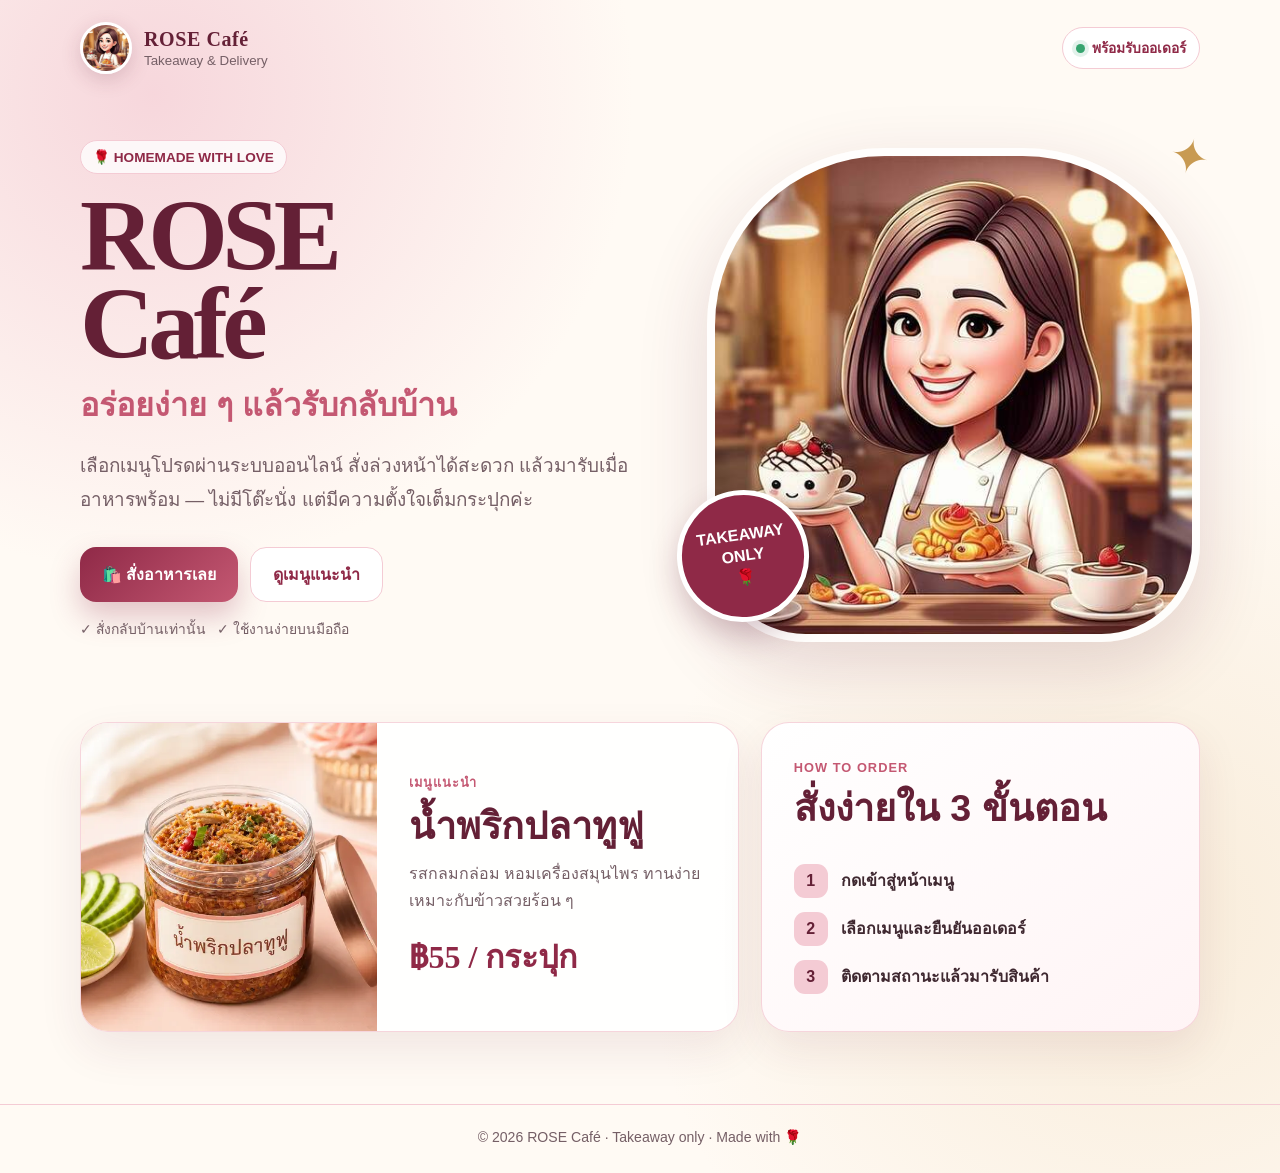
==== index.html @ a98bd911 "Launch ROSE Cafe landing page" ====
<!doctype html>
<html lang="th">
<head>
  <meta charset="utf-8">
  <meta name="viewport" content="width=device-width,initial-scale=1,viewport-fit=cover">
  <meta name="theme-color" content="#8f2947">
  <meta name="description" content="ROSE Café — เมนูโฮมเมดและเครื่องดื่ม สั่งล่วงหน้าและรับกลับบ้านเท่านั้น">
  <meta property="og:title" content="ROSE Café | Takeaway Only">
  <meta property="og:description" content="เลือกเมนูโปรด สั่งล่วงหน้า แล้วมารับเมื่อพร้อม">
  <meta property="og:image" content="https://madamroses15-code.github.io/rose-cafe/assets/rose-cafe-logo.jpg">
  <meta property="og:type" content="website">
  <title>ROSE Café | สั่งกลับบ้าน</title>
  <link rel="icon" href="assets/rose-cafe-logo.jpg">
  <style>
    :root {
      --rose-900:#642036;
      --rose-700:#8f2947;
      --rose-500:#c45872;
      --rose-200:#f4cbd4;
      --cream:#fffaf4;
      --paper:#fff;
      --ink:#3f2830;
      --muted:#755f66;
      --gold:#c89a52;
      --shadow:0 24px 70px rgba(100,32,54,.16);
    }
    *{box-sizing:border-box}
    html{scroll-behavior:smooth}
    body{
      margin:0;
      color:var(--ink);
      font-family:"Noto Sans Thai","Leelawadee UI",Tahoma,sans-serif;
      background:
        radial-gradient(circle at 12% 8%,rgba(244,203,212,.75),transparent 30rem),
        radial-gradient(circle at 90% 78%,rgba(229,194,139,.25),transparent 32rem),
        var(--cream);
      min-height:100vh;
    }
    a{color:inherit}
    .shell{width:min(1120px,calc(100% - 32px));margin:auto}
    .topbar{display:flex;align-items:center;justify-content:space-between;padding:22px 0;gap:18px}
    .brand{display:flex;align-items:center;gap:12px;text-decoration:none}
    .brand img{width:52px;height:52px;object-fit:cover;border-radius:50%;border:3px solid #fff;box-shadow:0 6px 20px rgba(100,32,54,.18)}
    .brand-copy strong{display:block;font-family:Georgia,serif;font-size:1.25rem;color:var(--rose-900);letter-spacing:.03em}
    .brand-copy small{color:var(--muted)}
    .status{display:flex;align-items:center;gap:7px;padding:9px 13px;border-radius:999px;background:#fff;border:1px solid var(--rose-200);font-size:.86rem;font-weight:700;color:var(--rose-700)}
    .status-dot{width:9px;height:9px;border-radius:50%;background:#36a46f;box-shadow:0 0 0 4px rgba(54,164,111,.14)}
    .hero{display:grid;grid-template-columns:1.08fr .92fr;align-items:center;gap:48px;padding:44px 0 68px}
    .eyebrow{display:inline-flex;align-items:center;gap:8px;margin:0 0 18px;padding:8px 12px;border-radius:999px;background:rgba(255,255,255,.78);border:1px solid var(--rose-200);color:var(--rose-700);font-weight:800;font-size:.85rem}
    h1{font-family:Georgia,"Times New Roman",serif;font-size:clamp(3.25rem,8vw,6.5rem);line-height:.86;letter-spacing:-.055em;color:var(--rose-900);margin:0}
    h1 span{display:block;margin-top:17px;font-family:"Noto Sans Thai","Leelawadee UI",sans-serif;font-size:clamp(1.25rem,3vw,2rem);line-height:1.25;letter-spacing:0;color:var(--rose-500)}
    .lead{font-size:clamp(1rem,2vw,1.18rem);line-height:1.8;color:var(--muted);max-width:590px;margin:24px 0 0}
    .actions{display:flex;flex-wrap:wrap;gap:12px;margin-top:30px}
    .button{min-height:54px;display:inline-flex;align-items:center;justify-content:center;gap:10px;padding:14px 22px;border-radius:16px;text-decoration:none;font-weight:900;transition:.2s ease;touch-action:manipulation}
    .button-primary{color:#fff;background:linear-gradient(135deg,var(--rose-700),var(--rose-500));box-shadow:0 14px 30px rgba(143,41,71,.27)}
    .button-primary:hover{transform:translateY(-2px);box-shadow:0 18px 36px rgba(143,41,71,.34)}
    .button-secondary{background:#fff;border:1px solid var(--rose-200);color:var(--rose-700)}
    .microcopy{display:flex;align-items:center;gap:8px;margin-top:16px;color:var(--muted);font-size:.87rem}
    .hero-visual{position:relative;isolation:isolate}
    .portrait{width:100%;aspect-ratio:1/1;object-fit:cover;border-radius:36% 36% 20% 20%;border:8px solid rgba(255,255,255,.82);box-shadow:var(--shadow)}
    .stamp{position:absolute;left:-30px;bottom:24px;width:132px;height:132px;border-radius:50%;display:grid;place-items:center;text-align:center;color:#fff;background:var(--rose-700);border:5px solid #fff;box-shadow:0 14px 30px rgba(100,32,54,.25);font-weight:900;transform:rotate(-8deg);line-height:1.35}
    .spark{position:absolute;right:-10px;top:-20px;font-size:3rem;color:var(--gold);transform:rotate(14deg);z-index:-1}
    .feature-grid{display:grid;grid-template-columns:1.2fr .8fr;gap:22px;padding:0 0 72px}
    .feature-card{position:relative;overflow:hidden;border-radius:28px;background:rgba(255,255,255,.88);border:1px solid rgba(244,203,212,.8);box-shadow:0 18px 44px rgba(100,32,54,.09)}
    .product{display:grid;grid-template-columns:.9fr 1.1fr;min-height:310px}
    .product img{width:100%;height:100%;object-fit:cover}
    .product-copy{padding:32px;display:flex;flex-direction:column;justify-content:center}
    .label{color:var(--rose-500);font-size:.8rem;font-weight:900;letter-spacing:.08em;text-transform:uppercase}
    h2{font-size:clamp(1.65rem,3vw,2.35rem);line-height:1.25;margin:10px 0;color:var(--rose-900)}
    .product-copy p,.info-card p{color:var(--muted);line-height:1.7;margin:0}
    .price{font-family:Georgia,serif;color:var(--rose-700);font-size:2rem;font-weight:900;margin-top:17px}
    .info-card{padding:32px;display:flex;flex-direction:column;justify-content:center;background:linear-gradient(145deg,#fff,#fff4f5)}
    .steps{display:grid;gap:14px;margin-top:22px}
    .step{display:flex;align-items:center;gap:13px;color:var(--ink);font-weight:800}
    .step b{flex:0 0 34px;height:34px;display:grid;place-items:center;border-radius:11px;background:var(--rose-200);color:var(--rose-900)}
    footer{padding:24px 0 calc(28px + env(safe-area-inset-bottom));border-top:1px solid var(--rose-200);color:var(--muted);font-size:.88rem;text-align:center}
    .mobile-order{display:none}
    @media(max-width:820px){
      .shell{width:min(100% - 24px,680px)}
      .topbar{padding:14px 0}
      .status{font-size:.75rem;padding:8px 10px}
      .hero{grid-template-columns:1fr;gap:30px;padding:28px 0 46px;text-align:center}
      .eyebrow{margin-left:auto;margin-right:auto}
      .lead{margin-left:auto;margin-right:auto}
      .actions{justify-content:center}
      .microcopy{justify-content:center}
      .hero-visual{max-width:520px;margin:auto}
      .stamp{left:2px;bottom:12px;width:112px;height:112px;font-size:.88rem}
      .feature-grid{grid-template-columns:1fr;padding-bottom:96px}
      .mobile-order{display:flex;position:fixed;z-index:20;left:12px;right:12px;bottom:calc(12px + env(safe-area-inset-bottom));min-height:58px;border-radius:18px;color:#fff;background:linear-gradient(135deg,var(--rose-700),var(--rose-500));align-items:center;justify-content:center;text-decoration:none;font-weight:900;box-shadow:0 16px 40px rgba(100,32,54,.38)}
    }
    @media(max-width:560px){
      .brand-copy small{display:none}
      h1{font-size:3.5rem}
      .hero{padding-top:18px}
      .actions .button{width:100%}
      .product{grid-template-columns:1fr}
      .product img{height:280px}
      .product-copy,.info-card{padding:25px}
      .portrait{border-radius:28px}
    }
    @media(prefers-reduced-motion:reduce){html{scroll-behavior:auto}.button{transition:none}}
  </style>
</head>
<body>
  <header class="shell topbar">
    <a class="brand" href="#top" aria-label="ROSE Café หน้าหลัก">
      <img src="assets/rose-cafe-logo.jpg" alt="โลโก้ ROSE Café">
      <span class="brand-copy"><strong>ROSE Café</strong><small>Takeaway &amp; Delivery</small></span>
    </a>
    <div class="status"><span class="status-dot"></span>พร้อมรับออเดอร์</div>
  </header>

  <main id="top">
    <section class="shell hero">
      <div>
        <p class="eyebrow">🌹 HOMEMADE WITH LOVE</p>
        <h1>ROSE<br>Café <span>อร่อยง่าย ๆ แล้วรับกลับบ้าน</span></h1>
        <p class="lead">เลือกเมนูโปรดผ่านระบบออนไลน์ สั่งล่วงหน้าได้สะดวก แล้วมารับเมื่ออาหารพร้อม — ไม่มีโต๊ะนั่ง แต่มีความตั้งใจเต็มกระปุกค่ะ</p>
        <div class="actions">
          <a class="button button-primary" href="https://script.google.com/macros/s/AKfycbx_PqubX4z-wcJ-OcNfARcDkCCLxvDdxrFbairEpoaYJRJL1KQfYhcg5pkGwMsKqHVCvw/exec">🛍️ สั่งอาหารเลย</a>
          <a class="button button-secondary" href="#recommended">ดูเมนูแนะนำ</a>
        </div>
        <p class="microcopy">✓ สั่งกลับบ้านเท่านั้น &nbsp; ✓ ใช้งานง่ายบนมือถือ</p>
      </div>
      <div class="hero-visual">
        <span class="spark" aria-hidden="true">✦</span>
        <img class="portrait" src="assets/rose-cafe-logo.jpg" alt="ROSE Café ขนมและเครื่องดื่ม">
        <div class="stamp">TAKEAWAY<br>ONLY<br>🌹</div>
      </div>
    </section>

    <section id="recommended" class="shell feature-grid">
      <article class="feature-card product">
        <img src="assets/nam-prik-pla-too-fu.webp" alt="น้ำพริกปลาทูฟู ROSE Café">
        <div class="product-copy">
          <span class="label">เมนูแนะนำ</span>
          <h2>น้ำพริกปลาทูฟู</h2>
          <p>รสกลมกล่อม หอมเครื่องสมุนไพร ทานง่าย เหมาะกับข้าวสวยร้อน ๆ</p>
          <strong class="price">฿55 / กระปุก</strong>
        </div>
      </article>
      <article class="feature-card info-card">
        <span class="label">HOW TO ORDER</span>
        <h2>สั่งง่ายใน 3 ขั้นตอน</h2>
        <div class="steps">
          <div class="step"><b>1</b><span>กดเข้าสู่หน้าเมนู</span></div>
          <div class="step"><b>2</b><span>เลือกเมนูและยืนยันออเดอร์</span></div>
          <div class="step"><b>3</b><span>ติดตามสถานะแล้วมารับสินค้า</span></div>
        </div>
      </article>
    </section>
  </main>

  <a class="mobile-order" href="https://script.google.com/macros/s/AKfycbx_PqubX4z-wcJ-OcNfARcDkCCLxvDdxrFbairEpoaYJRJL1KQfYhcg5pkGwMsKqHVCvw/exec">🛍️ เปิดเมนูและสั่งอาหาร</a>
  <footer><div class="shell">© 2026 ROSE Café · Takeaway only · Made with 🌹</div></footer>
</body>
</html>
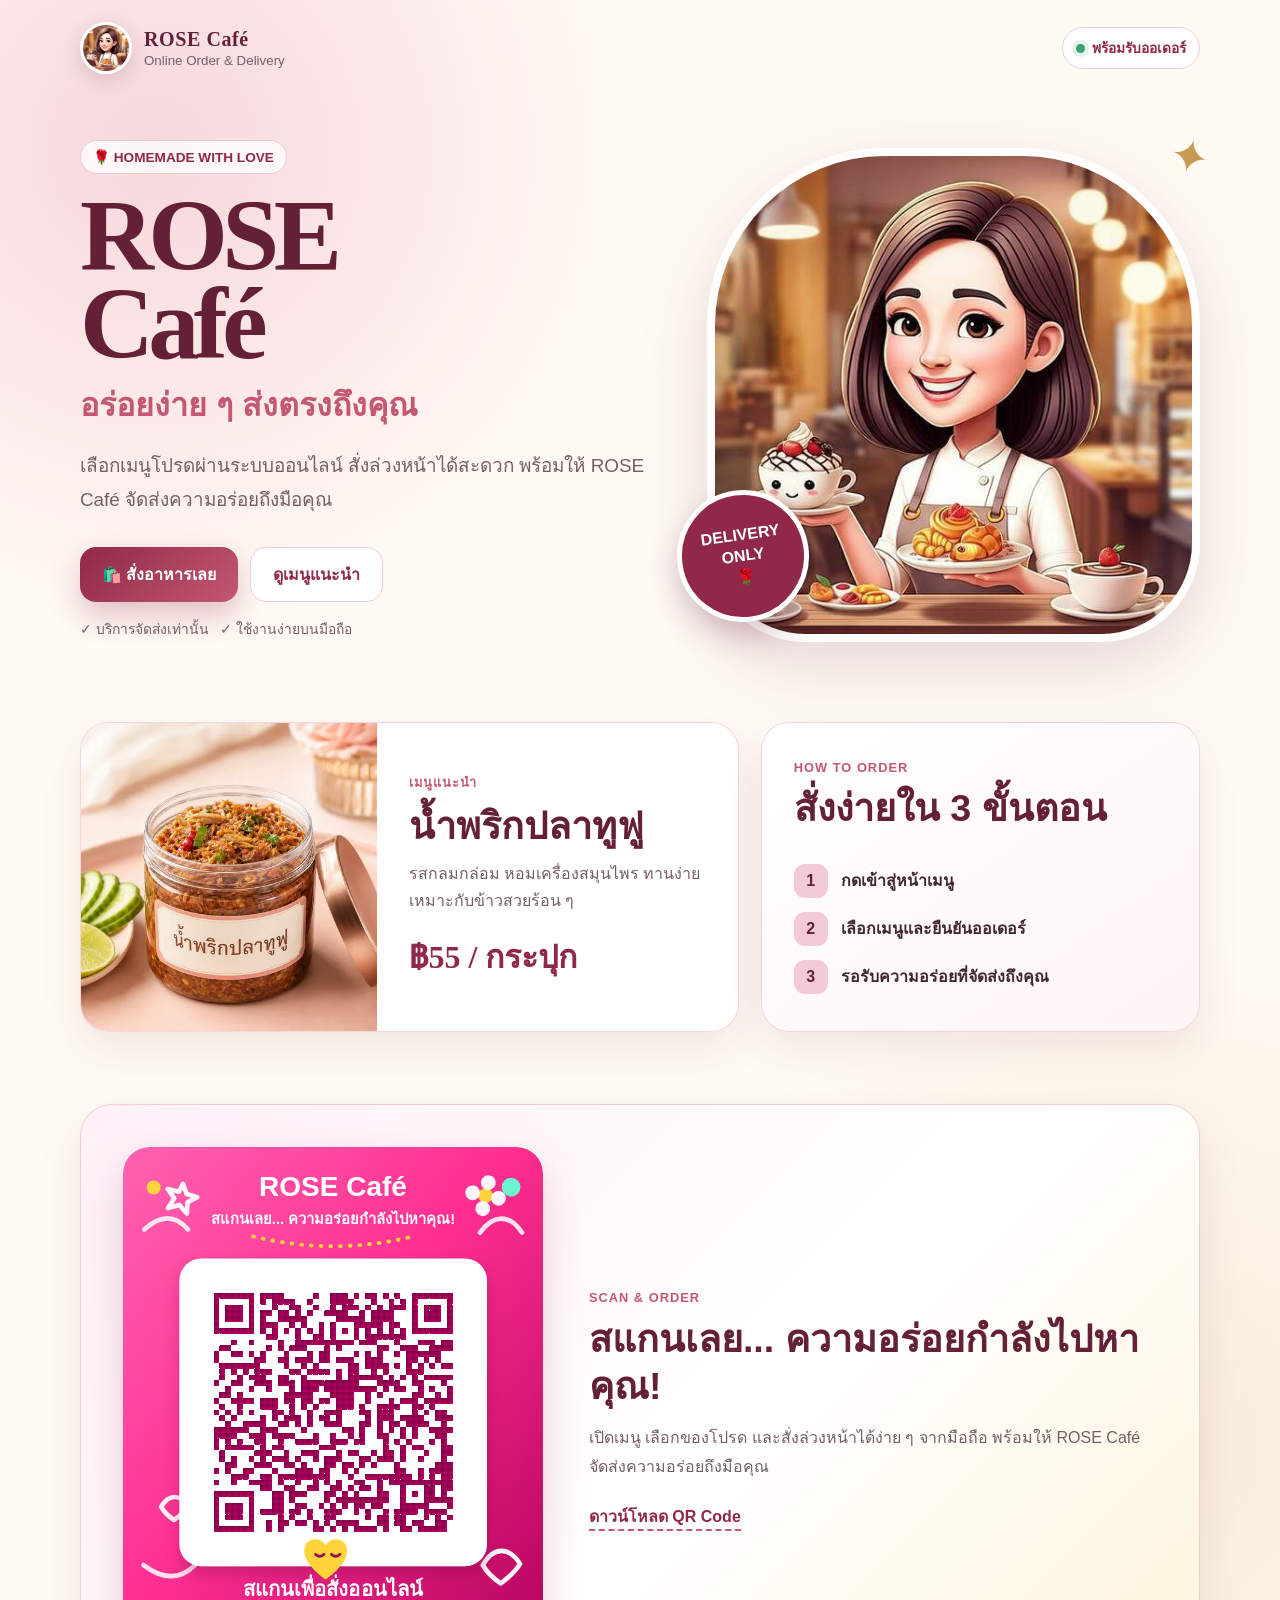
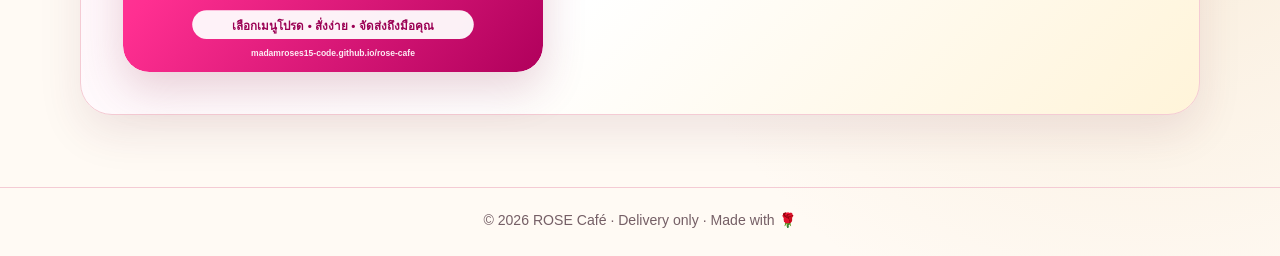
==== commit 6f724267: "Update landing page for delivery and add QR section" ====
--- a/index.html
+++ b/index.html
@@ -4,12 +4,12 @@
   <meta charset="utf-8">
   <meta name="viewport" content="width=device-width,initial-scale=1,viewport-fit=cover">
   <meta name="theme-color" content="#8f2947">
-  <meta name="description" content="ROSE Café — เมนูโฮมเมดและเครื่องดื่ม สั่งล่วงหน้าและรับกลับบ้านเท่านั้น">
-  <meta property="og:title" content="ROSE Café | Takeaway Only">
-  <meta property="og:description" content="เลือกเมนูโปรด สั่งล่วงหน้า แล้วมารับเมื่อพร้อม">
+  <meta name="description" content="ROSE Café — เมนูโฮมเมดและเครื่องดื่ม สั่งออนไลน์ง่าย ๆ พร้อมจัดส่งความอร่อยถึงมือคุณ">
+  <meta property="og:title" content="ROSE Café | Delivery">
+  <meta property="og:description" content="เลือกเมนูโปรด สั่งล่วงหน้าได้สะดวก พร้อมจัดส่งความอร่อยถึงมือคุณ">
   <meta property="og:image" content="https://madamroses15-code.github.io/rose-cafe/assets/rose-cafe-logo.jpg">
   <meta property="og:type" content="website">
-  <title>ROSE Café | สั่งกลับบ้าน</title>
+  <title>ROSE Café | สั่งออนไลน์ จัดส่งถึงมือคุณ</title>
   <link rel="icon" href="assets/rose-cafe-logo.jpg">
   <style>
     :root {
@@ -73,6 +73,11 @@
     .steps{display:grid;gap:14px;margin-top:22px}
     .step{display:flex;align-items:center;gap:13px;color:var(--ink);font-weight:800}
     .step b{flex:0 0 34px;height:34px;display:grid;place-items:center;border-radius:11px;background:var(--rose-200);color:var(--rose-900)}
+    .qr-section{display:grid;grid-template-columns:.85fr 1.15fr;align-items:center;gap:46px;margin-bottom:72px;padding:42px;border-radius:32px;background:linear-gradient(135deg,#fff0f7,#fff 58%,#fff4d9);border:1px solid var(--rose-200);box-shadow:0 18px 44px rgba(100,32,54,.1)}
+    .qr-image{width:min(100%,420px);justify-self:center;border-radius:26px;box-shadow:0 18px 44px rgba(143,41,71,.2)}
+    .qr-copy h2{margin:10px 0 14px}
+    .qr-copy p{color:var(--muted);line-height:1.8;margin:0}
+    .qr-link{display:inline-flex;margin-top:22px;color:var(--rose-700);font-weight:900;text-decoration:none;border-bottom:2px dashed var(--rose-500)}
     footer{padding:24px 0 calc(28px + env(safe-area-inset-bottom));border-top:1px solid var(--rose-200);color:var(--muted);font-size:.88rem;text-align:center}
     .mobile-order{display:none}
     @media(max-width:820px){
@@ -87,6 +92,8 @@
       .hero-visual{max-width:520px;margin:auto}
       .stamp{left:2px;bottom:12px;width:112px;height:112px;font-size:.88rem}
       .feature-grid{grid-template-columns:1fr;padding-bottom:96px}
+      .qr-section{grid-template-columns:1fr;gap:28px;margin-bottom:110px;padding:28px;text-align:center}
+      .qr-image{width:min(100%,460px)}
       .mobile-order{display:flex;position:fixed;z-index:20;left:12px;right:12px;bottom:calc(12px + env(safe-area-inset-bottom));min-height:58px;border-radius:18px;color:#fff;background:linear-gradient(135deg,var(--rose-700),var(--rose-500));align-items:center;justify-content:center;text-decoration:none;font-weight:900;box-shadow:0 16px 40px rgba(100,32,54,.38)}
     }
     @media(max-width:560px){
@@ -106,7 +113,7 @@
   <header class="shell topbar">
     <a class="brand" href="#top" aria-label="ROSE Café หน้าหลัก">
       <img src="assets/rose-cafe-logo.jpg" alt="โลโก้ ROSE Café">
-      <span class="brand-copy"><strong>ROSE Café</strong><small>Takeaway &amp; Delivery</small></span>
+      <span class="brand-copy"><strong>ROSE Café</strong><small>Online Order &amp; Delivery</small></span>
     </a>
     <div class="status"><span class="status-dot"></span>พร้อมรับออเดอร์</div>
   </header>
@@ -115,18 +122,18 @@
     <section class="shell hero">
       <div>
         <p class="eyebrow">🌹 HOMEMADE WITH LOVE</p>
-        <h1>ROSE<br>Café <span>อร่อยง่าย ๆ แล้วรับกลับบ้าน</span></h1>
-        <p class="lead">เลือกเมนูโปรดผ่านระบบออนไลน์ สั่งล่วงหน้าได้สะดวก แล้วมารับเมื่ออาหารพร้อม — ไม่มีโต๊ะนั่ง แต่มีความตั้งใจเต็มกระปุกค่ะ</p>
+        <h1>ROSE<br>Café <span>อร่อยง่าย ๆ ส่งตรงถึงคุณ</span></h1>
+        <p class="lead">เลือกเมนูโปรดผ่านระบบออนไลน์ สั่งล่วงหน้าได้สะดวก พร้อมให้ ROSE Café จัดส่งความอร่อยถึงมือคุณ</p>
         <div class="actions">
           <a class="button button-primary" href="https://script.google.com/macros/s/AKfycbx_PqubX4z-wcJ-OcNfARcDkCCLxvDdxrFbairEpoaYJRJL1KQfYhcg5pkGwMsKqHVCvw/exec">🛍️ สั่งอาหารเลย</a>
           <a class="button button-secondary" href="#recommended">ดูเมนูแนะนำ</a>
         </div>
-        <p class="microcopy">✓ สั่งกลับบ้านเท่านั้น &nbsp; ✓ ใช้งานง่ายบนมือถือ</p>
+        <p class="microcopy">✓ บริการจัดส่งเท่านั้น &nbsp; ✓ ใช้งานง่ายบนมือถือ</p>
       </div>
       <div class="hero-visual">
         <span class="spark" aria-hidden="true">✦</span>
         <img class="portrait" src="assets/rose-cafe-logo.jpg" alt="ROSE Café ขนมและเครื่องดื่ม">
-        <div class="stamp">TAKEAWAY<br>ONLY<br>🌹</div>
+        <div class="stamp">DELIVERY<br>ONLY<br>🌹</div>
       </div>
     </section>
 
@@ -146,13 +153,23 @@
         <div class="steps">
           <div class="step"><b>1</b><span>กดเข้าสู่หน้าเมนู</span></div>
           <div class="step"><b>2</b><span>เลือกเมนูและยืนยันออเดอร์</span></div>
-          <div class="step"><b>3</b><span>ติดตามสถานะแล้วมารับสินค้า</span></div>
+          <div class="step"><b>3</b><span>รอรับความอร่อยที่จัดส่งถึงคุณ</span></div>
         </div>
       </article>
+    </section>
+
+    <section class="shell qr-section" aria-labelledby="qr-heading">
+      <img class="qr-image" src="assets/rose-cafe-qr.svg" alt="QR Code สำหรับเปิดหน้า ROSE Café และสั่งอาหารออนไลน์">
+      <div class="qr-copy">
+        <span class="label">SCAN &amp; ORDER</span>
+        <h2 id="qr-heading">สแกนเลย... ความอร่อยกำลังไปหาคุณ!</h2>
+        <p>เปิดเมนู เลือกของโปรด และสั่งล่วงหน้าได้ง่าย ๆ จากมือถือ พร้อมให้ ROSE Café จัดส่งความอร่อยถึงมือคุณ</p>
+        <a class="qr-link" href="assets/rose-cafe-qr.svg" download="ROSE-Cafe-QR-Code.svg">ดาวน์โหลด QR Code</a>
+      </div>
     </section>
   </main>
 
   <a class="mobile-order" href="https://script.google.com/macros/s/AKfycbx_PqubX4z-wcJ-OcNfARcDkCCLxvDdxrFbairEpoaYJRJL1KQfYhcg5pkGwMsKqHVCvw/exec">🛍️ เปิดเมนูและสั่งอาหาร</a>
-  <footer><div class="shell">© 2026 ROSE Café · Takeaway only · Made with 🌹</div></footer>
+  <footer><div class="shell">© 2026 ROSE Café · Delivery only · Made with 🌹</div></footer>
 </body>
 </html>
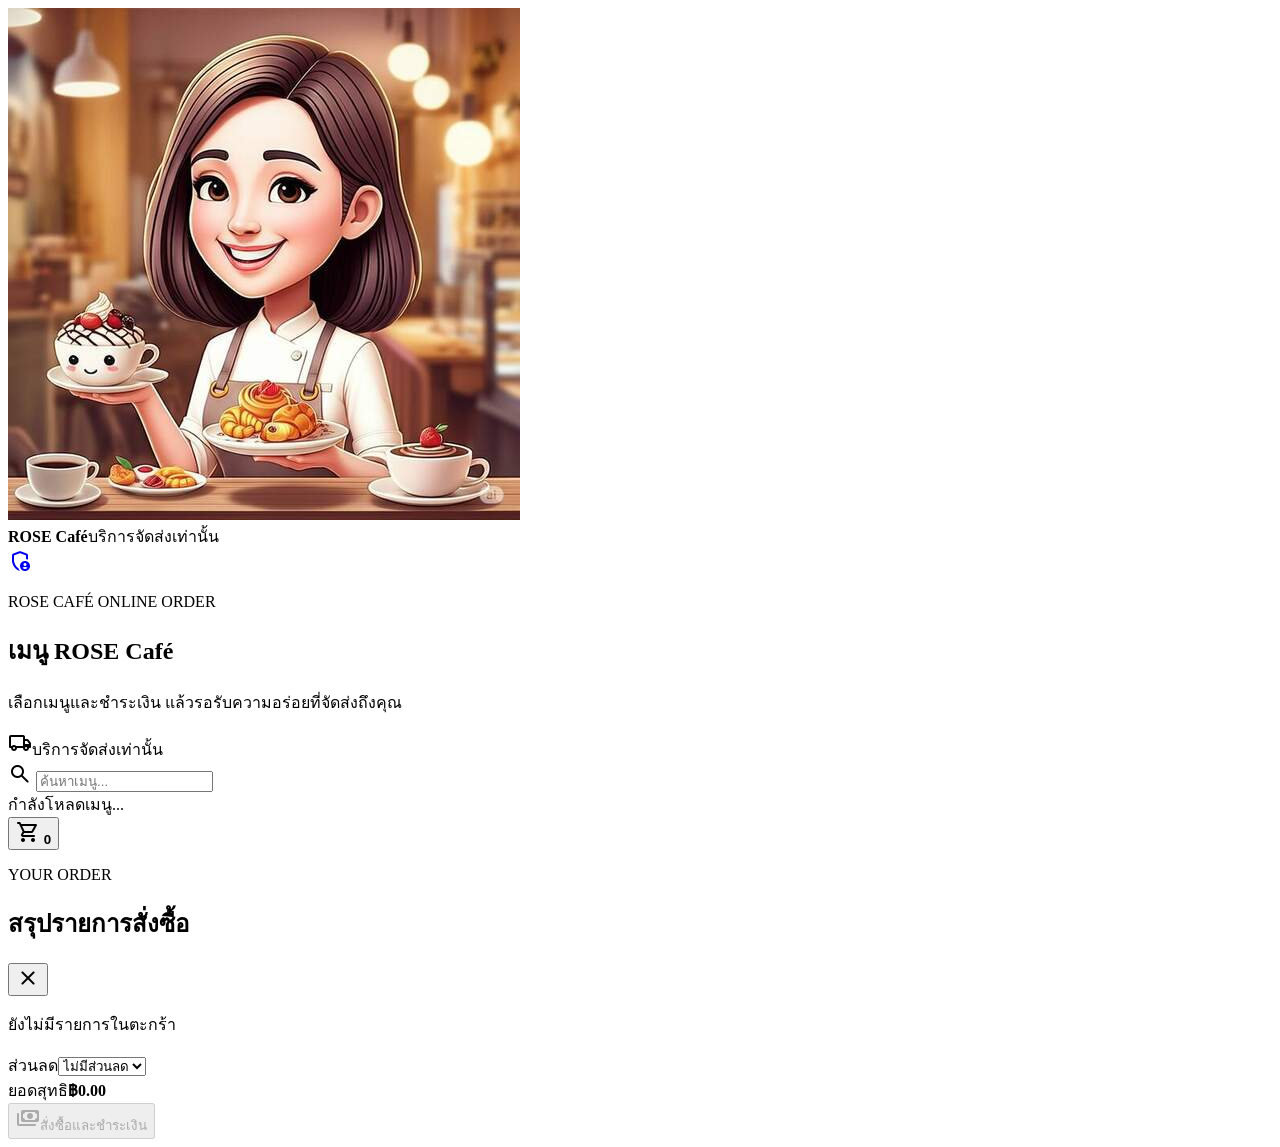
==== commit f2256a6b: "Move customer ordering UI to GitHub Pages" ====
--- a/index.html
+++ b/index.html
@@ -3,173 +3,93 @@
 <head>
   <meta charset="utf-8">
   <meta name="viewport" content="width=device-width,initial-scale=1,viewport-fit=cover">
-  <meta name="theme-color" content="#8f2947">
-  <meta name="description" content="ROSE Café — เมนูโฮมเมดและเครื่องดื่ม สั่งออนไลน์ง่าย ๆ พร้อมจัดส่งความอร่อยถึงมือคุณ">
-  <meta property="og:title" content="ROSE Café | Delivery">
-  <meta property="og:description" content="เลือกเมนูโปรด สั่งล่วงหน้าได้สะดวก พร้อมจัดส่งความอร่อยถึงมือคุณ">
-  <meta property="og:image" content="https://madamroses15-code.github.io/rose-cafe/assets/rose-cafe-logo.jpg">
-  <meta property="og:type" content="website">
-  <title>ROSE Café | สั่งออนไลน์ จัดส่งถึงมือคุณ</title>
+  <meta name="theme-color" content="#fffaf5">
+  <meta name="description" content="ROSE Café เลือกเมนูและสั่งอาหารออนไลน์ พร้อมจัดส่งความอร่อยถึงมือคุณ">
+  <title>ROSE Café | สั่งอาหารออนไลน์</title>
   <link rel="icon" href="assets/rose-cafe-logo.jpg">
-  <style>
-    :root {
-      --rose-900:#642036;
-      --rose-700:#8f2947;
-      --rose-500:#c45872;
-      --rose-200:#f4cbd4;
-      --cream:#fffaf4;
-      --paper:#fff;
-      --ink:#3f2830;
-      --muted:#755f66;
-      --gold:#c89a52;
-      --shadow:0 24px 70px rgba(100,32,54,.16);
-    }
-    *{box-sizing:border-box}
-    html{scroll-behavior:smooth}
-    body{
-      margin:0;
-      color:var(--ink);
-      font-family:"Noto Sans Thai","Leelawadee UI",Tahoma,sans-serif;
-      background:
-        radial-gradient(circle at 12% 8%,rgba(244,203,212,.75),transparent 30rem),
-        radial-gradient(circle at 90% 78%,rgba(229,194,139,.25),transparent 32rem),
-        var(--cream);
-      min-height:100vh;
-    }
-    a{color:inherit}
-    .shell{width:min(1120px,calc(100% - 32px));margin:auto}
-    .topbar{display:flex;align-items:center;justify-content:space-between;padding:22px 0;gap:18px}
-    .brand{display:flex;align-items:center;gap:12px;text-decoration:none}
-    .brand img{width:52px;height:52px;object-fit:cover;border-radius:50%;border:3px solid #fff;box-shadow:0 6px 20px rgba(100,32,54,.18)}
-    .brand-copy strong{display:block;font-family:Georgia,serif;font-size:1.25rem;color:var(--rose-900);letter-spacing:.03em}
-    .brand-copy small{color:var(--muted)}
-    .status{display:flex;align-items:center;gap:7px;padding:9px 13px;border-radius:999px;background:#fff;border:1px solid var(--rose-200);font-size:.86rem;font-weight:700;color:var(--rose-700)}
-    .status-dot{width:9px;height:9px;border-radius:50%;background:#36a46f;box-shadow:0 0 0 4px rgba(54,164,111,.14)}
-    .hero{display:grid;grid-template-columns:1.08fr .92fr;align-items:center;gap:48px;padding:44px 0 68px}
-    .eyebrow{display:inline-flex;align-items:center;gap:8px;margin:0 0 18px;padding:8px 12px;border-radius:999px;background:rgba(255,255,255,.78);border:1px solid var(--rose-200);color:var(--rose-700);font-weight:800;font-size:.85rem}
-    h1{font-family:Georgia,"Times New Roman",serif;font-size:clamp(3.25rem,8vw,6.5rem);line-height:.86;letter-spacing:-.055em;color:var(--rose-900);margin:0}
-    h1 span{display:block;margin-top:17px;font-family:"Noto Sans Thai","Leelawadee UI",sans-serif;font-size:clamp(1.25rem,3vw,2rem);line-height:1.25;letter-spacing:0;color:var(--rose-500)}
-    .lead{font-size:clamp(1rem,2vw,1.18rem);line-height:1.8;color:var(--muted);max-width:590px;margin:24px 0 0}
-    .actions{display:flex;flex-wrap:wrap;gap:12px;margin-top:30px}
-    .button{min-height:54px;display:inline-flex;align-items:center;justify-content:center;gap:10px;padding:14px 22px;border-radius:16px;text-decoration:none;font-weight:900;transition:.2s ease;touch-action:manipulation}
-    .button-primary{color:#fff;background:linear-gradient(135deg,var(--rose-700),var(--rose-500));box-shadow:0 14px 30px rgba(143,41,71,.27)}
-    .button-primary:hover{transform:translateY(-2px);box-shadow:0 18px 36px rgba(143,41,71,.34)}
-    .button-secondary{background:#fff;border:1px solid var(--rose-200);color:var(--rose-700)}
-    .microcopy{display:flex;align-items:center;gap:8px;margin-top:16px;color:var(--muted);font-size:.87rem}
-    .hero-visual{position:relative;isolation:isolate}
-    .portrait{width:100%;aspect-ratio:1/1;object-fit:cover;border-radius:36% 36% 20% 20%;border:8px solid rgba(255,255,255,.82);box-shadow:var(--shadow)}
-    .stamp{position:absolute;left:-30px;bottom:24px;width:132px;height:132px;border-radius:50%;display:grid;place-items:center;text-align:center;color:#fff;background:var(--rose-700);border:5px solid #fff;box-shadow:0 14px 30px rgba(100,32,54,.25);font-weight:900;transform:rotate(-8deg);line-height:1.35}
-    .spark{position:absolute;right:-10px;top:-20px;font-size:3rem;color:var(--gold);transform:rotate(14deg);z-index:-1}
-    .feature-grid{display:grid;grid-template-columns:1.2fr .8fr;gap:22px;padding:0 0 72px}
-    .feature-card{position:relative;overflow:hidden;border-radius:28px;background:rgba(255,255,255,.88);border:1px solid rgba(244,203,212,.8);box-shadow:0 18px 44px rgba(100,32,54,.09)}
-    .product{display:grid;grid-template-columns:.9fr 1.1fr;min-height:310px}
-    .product img{width:100%;height:100%;object-fit:cover}
-    .product-copy{padding:32px;display:flex;flex-direction:column;justify-content:center}
-    .label{color:var(--rose-500);font-size:.8rem;font-weight:900;letter-spacing:.08em;text-transform:uppercase}
-    h2{font-size:clamp(1.65rem,3vw,2.35rem);line-height:1.25;margin:10px 0;color:var(--rose-900)}
-    .product-copy p,.info-card p{color:var(--muted);line-height:1.7;margin:0}
-    .price{font-family:Georgia,serif;color:var(--rose-700);font-size:2rem;font-weight:900;margin-top:17px}
-    .info-card{padding:32px;display:flex;flex-direction:column;justify-content:center;background:linear-gradient(145deg,#fff,#fff4f5)}
-    .steps{display:grid;gap:14px;margin-top:22px}
-    .step{display:flex;align-items:center;gap:13px;color:var(--ink);font-weight:800}
-    .step b{flex:0 0 34px;height:34px;display:grid;place-items:center;border-radius:11px;background:var(--rose-200);color:var(--rose-900)}
-    .qr-section{display:grid;grid-template-columns:.85fr 1.15fr;align-items:center;gap:46px;margin-bottom:72px;padding:42px;border-radius:32px;background:linear-gradient(135deg,#fff0f7,#fff 58%,#fff4d9);border:1px solid var(--rose-200);box-shadow:0 18px 44px rgba(100,32,54,.1)}
-    .qr-image{width:min(100%,420px);justify-self:center;border-radius:26px;box-shadow:0 18px 44px rgba(143,41,71,.2)}
-    .qr-copy h2{margin:10px 0 14px}
-    .qr-copy p{color:var(--muted);line-height:1.8;margin:0}
-    .qr-link{display:inline-flex;margin-top:22px;color:var(--rose-700);font-weight:900;text-decoration:none;border-bottom:2px dashed var(--rose-500)}
-    footer{padding:24px 0 calc(28px + env(safe-area-inset-bottom));border-top:1px solid var(--rose-200);color:var(--muted);font-size:.88rem;text-align:center}
-    .mobile-order{display:none}
-    @media(max-width:820px){
-      .shell{width:min(100% - 24px,680px)}
-      .topbar{padding:14px 0}
-      .status{font-size:.75rem;padding:8px 10px}
-      .hero{grid-template-columns:1fr;gap:30px;padding:28px 0 46px;text-align:center}
-      .eyebrow{margin-left:auto;margin-right:auto}
-      .lead{margin-left:auto;margin-right:auto}
-      .actions{justify-content:center}
-      .microcopy{justify-content:center}
-      .hero-visual{max-width:520px;margin:auto}
-      .stamp{left:2px;bottom:12px;width:112px;height:112px;font-size:.88rem}
-      .feature-grid{grid-template-columns:1fr;padding-bottom:96px}
-      .qr-section{grid-template-columns:1fr;gap:28px;margin-bottom:110px;padding:28px;text-align:center}
-      .qr-image{width:min(100%,460px)}
-      .mobile-order{display:flex;position:fixed;z-index:20;left:12px;right:12px;bottom:calc(12px + env(safe-area-inset-bottom));min-height:58px;border-radius:18px;color:#fff;background:linear-gradient(135deg,var(--rose-700),var(--rose-500));align-items:center;justify-content:center;text-decoration:none;font-weight:900;box-shadow:0 16px 40px rgba(100,32,54,.38)}
-    }
-    @media(max-width:560px){
-      .brand-copy small{display:none}
-      h1{font-size:3.5rem}
-      .hero{padding-top:18px}
-      .actions .button{width:100%}
-      .product{grid-template-columns:1fr}
-      .product img{height:280px}
-      .product-copy,.info-card{padding:25px}
-      .portrait{border-radius:28px}
-    }
-    @media(prefers-reduced-motion:reduce){html{scroll-behavior:auto}.button{transition:none}}
-  </style>
+  <link rel="preconnect" href="https://fonts.googleapis.com">
+  <link rel="preconnect" href="https://fonts.gstatic.com" crossorigin>
+  <link href="https://fonts.googleapis.com/css2?family=Kanit:wght@300;400;500;600;700&family=Material+Symbols+Rounded:FILL@0..1&display=swap" rel="stylesheet">
+  <link rel="stylesheet" href="styles.css">
 </head>
-<body>
-  <header class="shell topbar">
-    <a class="brand" href="#top" aria-label="ROSE Café หน้าหลัก">
+<body data-page="customer">
+  <header class="customer-header">
+    <div class="brand-lockup">
       <img src="assets/rose-cafe-logo.jpg" alt="โลโก้ ROSE Café">
-      <span class="brand-copy"><strong>ROSE Café</strong><small>Online Order &amp; Delivery</small></span>
+      <div><strong>ROSE Café</strong><span>บริการจัดส่งเท่านั้น</span></div>
+    </div>
+    <a class="admin-link" href="admin.html" aria-label="เข้าสู่หน้าผู้ดูแล">
+      <span class="material-symbols-rounded">admin_panel_settings</span>
     </a>
-    <div class="status"><span class="status-dot"></span>พร้อมรับออเดอร์</div>
   </header>
 
-  <main id="top">
-    <section class="shell hero">
+  <main class="customer-main">
+    <section class="order-hero" aria-labelledby="menu-title">
       <div>
-        <p class="eyebrow">🌹 HOMEMADE WITH LOVE</p>
-        <h1>ROSE<br>Café <span>อร่อยง่าย ๆ ส่งตรงถึงคุณ</span></h1>
-        <p class="lead">เลือกเมนูโปรดผ่านระบบออนไลน์ สั่งล่วงหน้าได้สะดวก พร้อมให้ ROSE Café จัดส่งความอร่อยถึงมือคุณ</p>
-        <div class="actions">
-          <a class="button button-primary" href="https://script.google.com/macros/s/AKfycbx_PqubX4z-wcJ-OcNfARcDkCCLxvDdxrFbairEpoaYJRJL1KQfYhcg5pkGwMsKqHVCvw/exec">🛍️ สั่งอาหารเลย</a>
-          <a class="button button-secondary" href="#recommended">ดูเมนูแนะนำ</a>
-        </div>
-        <p class="microcopy">✓ บริการจัดส่งเท่านั้น &nbsp; ✓ ใช้งานง่ายบนมือถือ</p>
+        <p class="eyebrow">ROSE CAFÉ ONLINE ORDER</p>
+        <h1 id="menu-title">เมนู ROSE Café</h1>
+        <p>เลือกเมนูและชำระเงิน แล้วรอรับความอร่อยที่จัดส่งถึงคุณ</p>
       </div>
-      <div class="hero-visual">
-        <span class="spark" aria-hidden="true">✦</span>
-        <img class="portrait" src="assets/rose-cafe-logo.jpg" alt="ROSE Café ขนมและเครื่องดื่ม">
-        <div class="stamp">DELIVERY<br>ONLY<br>🌹</div>
-      </div>
+      <div class="delivery-pill"><span class="material-symbols-rounded">local_shipping</span>บริการจัดส่งเท่านั้น</div>
     </section>
 
-    <section id="recommended" class="shell feature-grid">
-      <article class="feature-card product">
-        <img src="assets/nam-prik-pla-too-fu.webp" alt="น้ำพริกปลาทูฟู ROSE Café">
-        <div class="product-copy">
-          <span class="label">เมนูแนะนำ</span>
-          <h2>น้ำพริกปลาทูฟู</h2>
-          <p>รสกลมกล่อม หอมเครื่องสมุนไพร ทานง่าย เหมาะกับข้าวสวยร้อน ๆ</p>
-          <strong class="price">฿55 / กระปุก</strong>
-        </div>
-      </article>
-      <article class="feature-card info-card">
-        <span class="label">HOW TO ORDER</span>
-        <h2>สั่งง่ายใน 3 ขั้นตอน</h2>
-        <div class="steps">
-          <div class="step"><b>1</b><span>กดเข้าสู่หน้าเมนู</span></div>
-          <div class="step"><b>2</b><span>เลือกเมนูและยืนยันออเดอร์</span></div>
-          <div class="step"><b>3</b><span>รอรับความอร่อยที่จัดส่งถึงคุณ</span></div>
-        </div>
-      </article>
-    </section>
+    <div class="sticky-tools">
+      <nav id="category-nav" class="category-nav" aria-label="หมวดหมู่เมนู"></nav>
+      <label class="search-box">
+        <span class="material-symbols-rounded">search</span>
+        <input id="menu-search" type="search" placeholder="ค้นหาเมนู..." autocomplete="off">
+      </label>
+    </div>
 
-    <section class="shell qr-section" aria-labelledby="qr-heading">
-      <img class="qr-image" src="assets/rose-cafe-qr.svg" alt="QR Code สำหรับเปิดหน้า ROSE Café และสั่งอาหารออนไลน์">
-      <div class="qr-copy">
-        <span class="label">SCAN &amp; ORDER</span>
-        <h2 id="qr-heading">สแกนเลย... ความอร่อยกำลังไปหาคุณ!</h2>
-        <p>เปิดเมนู เลือกของโปรด และสั่งล่วงหน้าได้ง่าย ๆ จากมือถือ พร้อมให้ ROSE Café จัดส่งความอร่อยถึงมือคุณ</p>
-        <a class="qr-link" href="assets/rose-cafe-qr.svg" download="ROSE-Cafe-QR-Code.svg">ดาวน์โหลด QR Code</a>
-      </div>
-    </section>
+    <div id="menu-state" class="state-card">กำลังโหลดเมนู...</div>
+    <div id="menu-container" class="menu-sections" hidden></div>
   </main>
 
-  <a class="mobile-order" href="https://script.google.com/macros/s/AKfycbx_PqubX4z-wcJ-OcNfARcDkCCLxvDdxrFbairEpoaYJRJL1KQfYhcg5pkGwMsKqHVCvw/exec">🛍️ เปิดเมนูและสั่งอาหาร</a>
-  <footer><div class="shell">© 2026 ROSE Café · Delivery only · Made with 🌹</div></footer>
+  <button id="cart-fab" class="cart-fab" type="button" aria-label="เปิดตะกร้าสินค้า">
+    <span class="material-symbols-rounded">shopping_cart</span>
+    <b id="cart-badge">0</b>
+  </button>
+
+  <div id="drawer-backdrop" class="drawer-backdrop" hidden></div>
+  <aside id="cart-drawer" class="cart-drawer" aria-label="สรุปรายการสั่งซื้อ" aria-hidden="true">
+    <header>
+      <div><p class="eyebrow">YOUR ORDER</p><h2>สรุปรายการสั่งซื้อ</h2></div>
+      <button id="close-cart" class="icon-button" type="button" aria-label="ปิดตะกร้า"><span class="material-symbols-rounded">close</span></button>
+    </header>
+    <div id="cart-items" class="cart-items"><p class="empty-message">ยังไม่มีรายการในตะกร้า</p></div>
+    <footer>
+      <div class="discount-wrap"><label for="discount-select">ส่วนลด</label><select id="discount-select"><option value="">ไม่มีส่วนลด</option></select></div>
+      <div class="total-row"><span>ยอดสุทธิ</span><strong id="cart-total">฿0.00</strong></div>
+      <button id="place-order" class="primary-button" type="button" disabled><span class="material-symbols-rounded">payments</span>สั่งซื้อและชำระเงิน</button>
+    </footer>
+  </aside>
+
+  <dialog id="payment-dialog" class="payment-dialog">
+    <form method="dialog" class="payment-card">
+      <button class="icon-button dialog-close" value="cancel" aria-label="ปิด"><span class="material-symbols-rounded">close</span></button>
+      <p class="eyebrow">PAYMENT</p>
+      <h2>ชำระเงินออเดอร์</h2>
+      <p id="payment-order-number" class="order-number"></p>
+      <div class="payment-total"><span>ยอดที่ต้องชำระ</span><strong id="payment-total">฿0.00</strong></div>
+      <div class="payment-tabs" role="tablist">
+        <button class="payment-tab active" type="button" data-method="QR PromptPay">QR PromptPay</button>
+        <button class="payment-tab" type="button" data-method="Cash">เงินสดปลายทาง</button>
+      </div>
+      <section id="qr-payment" class="payment-panel">
+        <img id="promptpay-qr" alt="QR Code พร้อมเพย์ ROSE Café">
+        <label class="slip-upload"><span class="material-symbols-rounded">upload_file</span><span id="slip-label">แนบสลิปการโอนเงิน</span><input id="slip-input" type="file" accept="image/png,image/jpeg,image/webp"></label>
+      </section>
+      <section id="cash-payment" class="payment-panel" hidden>
+        <p>ชำระเงินสดเมื่อได้รับสินค้า กรุณาเตรียมเงินให้พอดีเพื่อความรวดเร็วค่ะ</p>
+      </section>
+      <button id="confirm-payment" class="primary-button" type="button">ยืนยันการชำระเงิน</button>
+      <p id="payment-message" class="form-message" aria-live="polite"></p>
+    </form>
+  </dialog>
+
+  <div id="toast" class="toast" role="status" aria-live="polite"></div>
+  <script src="api.js"></script>
+  <script src="payment-qr.js"></script>
+  <script src="app.js"></script>
 </body>
 </html>
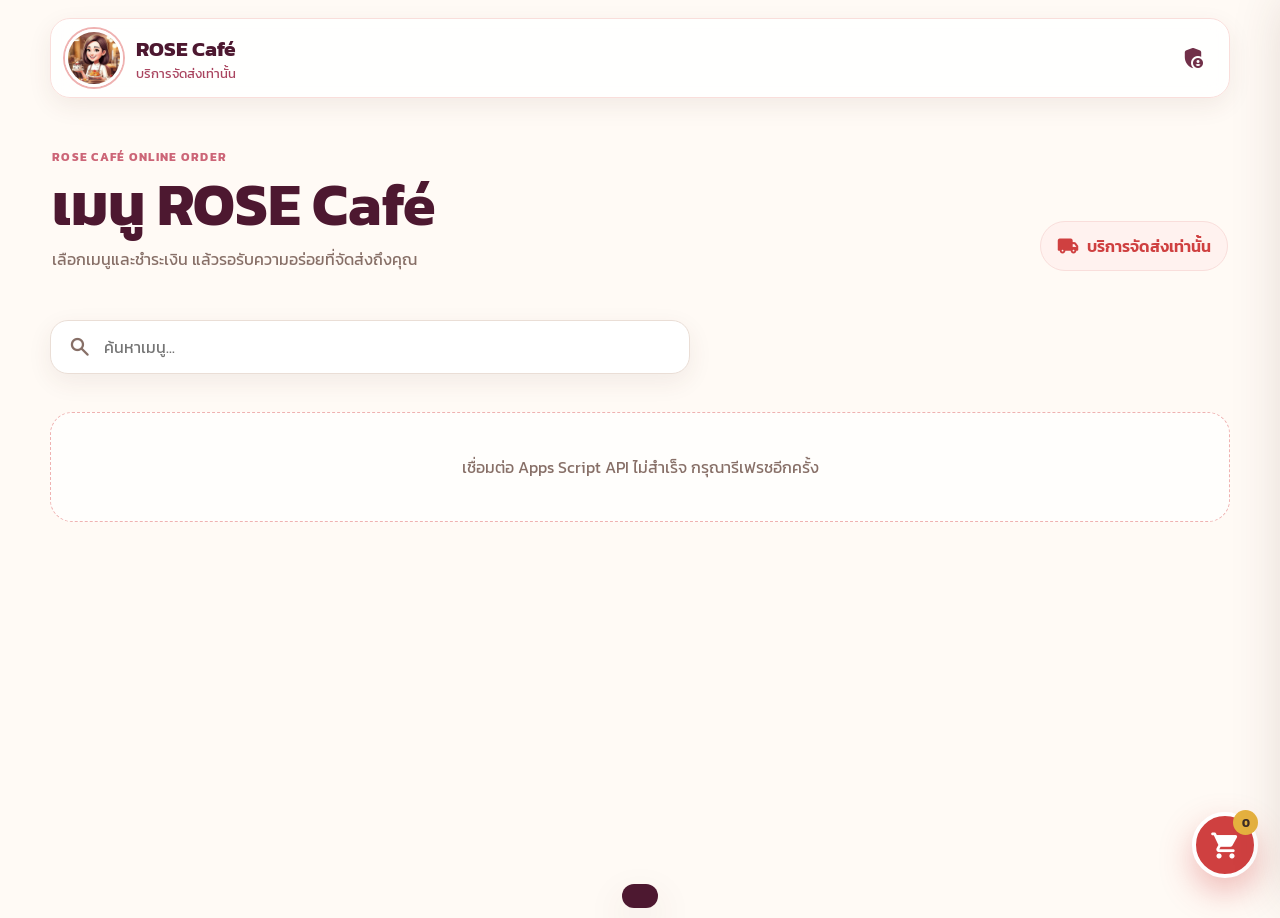
==== commit 0bb9e090: "Add delivery details to index.html" ====
--- a/index.html
+++ b/index.html
@@ -69,8 +69,22 @@
       <button class="icon-button dialog-close" value="cancel" aria-label="ปิด"><span class="material-symbols-rounded">close</span></button>
       <p class="eyebrow">PAYMENT</p>
       <h2>ชำระเงินออเดอร์</h2>
-      <p id="payment-order-number" class="order-number"></p>
+      <p id="payment-order-number" class="order-number">ระบบจะสร้างเลขออเดอร์เมื่อยืนยัน</p>
       <div class="payment-total"><span>ยอดที่ต้องชำระ</span><strong id="payment-total">฿0.00</strong></div>
+      <section class="delivery-form" aria-labelledby="delivery-form-title">
+        <div class="delivery-form-heading">
+          <span class="material-symbols-rounded">local_shipping</span>
+          <div><h3 id="delivery-form-title">ข้อมูลสำหรับจัดส่ง</h3><p>กรอกข้อมูลให้ครบเพื่อให้ร้านจัดส่งได้ถูกต้อง</p></div>
+        </div>
+        <div class="delivery-field-grid">
+          <label class="form-field"><span>ชื่อผู้รับ <b>*</b></span><input id="customer-name" name="customerName" type="text" autocomplete="name" maxlength="80" placeholder="ชื่อผู้รับสินค้า" required></label>
+          <label class="form-field"><span>เบอร์โทรศัพท์ <b>*</b></span><input id="customer-phone" name="customerPhone" type="tel" inputmode="tel" autocomplete="tel" maxlength="15" placeholder="เช่น 0812345678" required></label>
+        </div>
+        <label class="form-field"><span>ที่อยู่จัดส่ง <b>*</b></span><textarea id="delivery-address" name="deliveryAddress" autocomplete="street-address" maxlength="500" rows="3" placeholder="บ้านเลขที่ หมู่บ้าน ถนน ตำบล/แขวง อำเภอ/เขต จังหวัด และรหัสไปรษณีย์" required></textarea></label>
+        <label class="form-field"><span>ตำแหน่ง Location <em>(ไม่บังคับ)</em></span><input id="delivery-location" name="deliveryLocation" type="url" inputmode="url" maxlength="500" placeholder="วางลิงก์ Google Maps หรือกดปุ่มด้านล่าง"></label>
+        <button id="use-current-location" class="location-button" type="button"><span class="material-symbols-rounded">my_location</span>ใช้ตำแหน่งปัจจุบัน</button>
+        <p id="location-status" class="location-status" aria-live="polite">ระบบจะขอสิทธิ์ตำแหน่งเฉพาะเมื่อกดปุ่มนี้</p>
+      </section>
       <div class="payment-tabs" role="tablist">
         <button class="payment-tab active" type="button" data-method="QR PromptPay">QR PromptPay</button>
         <button class="payment-tab" type="button" data-method="Cash">เงินสดปลายทาง</button>
@@ -82,7 +96,7 @@
       <section id="cash-payment" class="payment-panel" hidden>
         <p>ชำระเงินสดเมื่อได้รับสินค้า กรุณาเตรียมเงินให้พอดีเพื่อความรวดเร็วค่ะ</p>
       </section>
-      <button id="confirm-payment" class="primary-button" type="button">ยืนยันการชำระเงิน</button>
+      <button id="confirm-payment" class="primary-button" type="button">ยืนยันสั่งซื้อและชำระเงิน</button>
       <p id="payment-message" class="form-message" aria-live="polite"></p>
     </form>
   </dialog>
--- a/styles.css
+++ b/styles.css
@@ -0,0 +1,55 @@
+:root {
+  --bg:#fffaf5;
+  --surface:#ffffff;
+  --rose-950:#4d1830;
+  --rose-800:#713049;
+  --rose-600:#a9445f;
+  --rose-500:#cc6577;
+  --rose-300:#efb2b1;
+  --rose-150:#f9dedb;
+  --peach:#ffd9c6;
+  --ink:#533f39;
+  --muted:#876f67;
+  --line:#eaded6;
+  --success:#2f8f67;
+  --warning:#e6b23f;
+  --danger:#cf4040;
+  --shadow:0 16px 40px rgba(94,54,44,.12);
+  --shadow-soft:0 8px 24px rgba(94,54,44,.08);
+  --radius:22px;
+}
+*{box-sizing:border-box}
+html{scroll-behavior:smooth}
+body{margin:0;min-height:100vh;background:var(--bg);color:var(--ink);font-family:"Kanit",sans-serif}
+button,input,select,textarea{font:inherit}
+button,a{touch-action:manipulation}
+[hidden]{display:none!important}
+.material-symbols-rounded{font-variation-settings:'FILL' 1,'wght' 500,'GRAD' 0,'opsz' 24}
+.customer-header{position:relative;z-index:20;display:flex;align-items:center;justify-content:space-between;width:min(1180px,calc(100% - 36px));margin:18px auto 0;padding:10px 14px;border:1px solid var(--rose-150);border-radius:20px;background:rgba(255,255,255,.86);box-shadow:var(--shadow-soft);backdrop-filter:blur(12px)}
+.brand-lockup{display:flex;align-items:center;gap:13px}.brand-lockup img{width:58px;height:58px;object-fit:cover;border-radius:50%;border:3px solid #fff;box-shadow:0 0 0 2px var(--rose-300)}
+.brand-lockup strong,.brand-lockup span{display:block}.brand-lockup strong{font-size:1.3rem;color:var(--rose-950)}.brand-lockup span{font-size:.82rem;color:var(--rose-600)}
+.admin-link,.icon-button{display:grid;place-items:center;border:0;background:transparent;color:var(--rose-800);cursor:pointer}.admin-link{width:44px;height:44px;border-radius:14px;text-decoration:none}.admin-link:hover{background:var(--rose-150)}
+.customer-main{width:min(1180px,calc(100% - 36px));margin:auto;padding:30px 0 120px}
+.order-hero{display:flex;align-items:flex-end;justify-content:space-between;gap:24px;padding:20px 2px 26px}.eyebrow{margin:0 0 6px;color:var(--rose-500);font-size:.73rem;font-weight:700;letter-spacing:.11em}.order-hero h1{margin:0;color:var(--rose-950);font-size:clamp(2rem,5vw,3.7rem);line-height:1.1}.order-hero p:not(.eyebrow){margin:10px 0 0;color:var(--muted)}
+.delivery-pill{display:flex;align-items:center;gap:8px;white-space:nowrap;padding:12px 16px;border:1px solid var(--rose-150);border-radius:999px;background:#fff2ef;color:var(--danger);font-weight:600}.delivery-pill .material-symbols-rounded{font-size:22px}
+.sticky-tools{position:sticky;top:0;z-index:15;margin:0 -8px 26px;padding:12px 8px;background:rgba(255,250,245,.94);backdrop-filter:blur(14px)}
+.category-nav{display:flex;gap:9px;padding-bottom:11px;overflow-x:auto;scrollbar-width:none}.category-nav::-webkit-scrollbar{display:none}.category-button{flex:0 0 auto;padding:10px 17px;border:1px solid var(--line);border-radius:999px;background:var(--surface);color:var(--ink);cursor:pointer}.category-button.active{border-color:var(--peach);background:var(--peach);font-weight:600}
+.search-box{display:flex;align-items:center;gap:10px;width:min(100%,640px);padding:13px 17px;border:1px solid var(--line);border-radius:18px;background:var(--surface);box-shadow:var(--shadow-soft)}.search-box .material-symbols-rounded{color:var(--muted)}.search-box input{width:100%;border:0;outline:0;background:transparent;color:var(--ink);font-size:1rem}
+.state-card{padding:42px;text-align:center;border:1px dashed var(--rose-300);border-radius:var(--radius);background:rgba(255,255,255,.7);color:var(--muted)}
+.menu-sections{display:grid;gap:34px}.menu-section{scroll-margin-top:150px}.menu-section h2{margin:0 0 14px;color:var(--rose-950);font-size:1.45rem}.menu-grid{display:grid;grid-template-columns:repeat(3,minmax(0,1fr));gap:18px}
+.menu-card{position:relative;overflow:hidden;display:flex;flex-direction:column;min-width:0;border:1px solid var(--line);border-radius:var(--radius);background:var(--surface);box-shadow:var(--shadow-soft)}.menu-card.sold-out{opacity:.64}.menu-card img{width:100%;height:210px;object-fit:cover;background:#f8eee8}.menu-card-body{display:flex;flex:1;flex-direction:column;padding:18px}.menu-card h3{margin:0;color:var(--rose-950);font-size:1.1rem;line-height:1.35}.menu-description{display:-webkit-box;min-height:44px;margin:7px 0 16px;overflow:hidden;color:var(--muted);font-size:.86rem;line-height:1.5;-webkit-box-orient:vertical;-webkit-line-clamp:2}.menu-footer{display:flex;align-items:center;justify-content:space-between;gap:12px;margin-top:auto}.menu-price{color:var(--rose-800);font-size:1.22rem;font-weight:700}.quantity{display:flex;align-items:center;gap:7px}.quantity button{display:grid;place-items:center;width:34px;height:34px;border:1px solid var(--rose-150);border-radius:11px;background:#fff5f2;color:var(--rose-800);cursor:pointer}.quantity button:disabled{cursor:not-allowed;opacity:.4}.quantity output{min-width:22px;text-align:center;font-weight:600}.sold-out-label{position:absolute;top:13px;right:13px;padding:6px 10px;border-radius:999px;background:rgba(83,63,57,.88);color:#fff;font-size:.75rem}
+.cart-fab{position:fixed;right:22px;bottom:22px;z-index:40;display:grid;place-items:center;width:66px;height:66px;border:4px solid #fff;border-radius:50%;background:var(--danger);color:#fff;box-shadow:0 14px 32px rgba(207,64,64,.34);cursor:pointer}.cart-fab .material-symbols-rounded{font-size:31px}.cart-fab b{position:absolute;top:-6px;right:-4px;display:grid;place-items:center;min-width:25px;height:25px;padding:0 6px;border-radius:999px;background:var(--warning);color:#3c2e27;font-size:.74rem}
+.drawer-backdrop{position:fixed;inset:0;z-index:49;background:rgba(49,30,25,.35);backdrop-filter:blur(3px)}.cart-drawer{position:fixed;top:0;right:0;z-index:50;display:flex;flex-direction:column;width:min(430px,100%);height:100dvh;transform:translateX(105%);border-left:1px solid var(--line);background:var(--surface);box-shadow:-18px 0 50px rgba(80,44,34,.16);transition:transform .25s ease}.cart-drawer.open{transform:translateX(0)}.cart-drawer>header{display:flex;align-items:center;justify-content:space-between;padding:22px;border-bottom:1px solid var(--line)}.cart-drawer h2{margin:0;color:var(--rose-950)}.icon-button{width:42px;height:42px;border-radius:13px}.icon-button:hover{background:var(--rose-150)}.cart-items{flex:1;overflow-y:auto;padding:16px 22px}.empty-message{padding:32px 0;text-align:center;color:var(--muted)}.cart-item{display:grid;grid-template-columns:1fr auto;gap:10px;padding:14px 0;border-bottom:1px solid var(--line)}.cart-item h3{margin:0;font-size:.96rem}.cart-item p{margin:4px 0 0;color:var(--muted);font-size:.8rem}.cart-item strong{color:var(--rose-800)}.cart-drawer>footer{padding:18px 22px calc(20px + env(safe-area-inset-bottom));border-top:1px solid var(--line);background:#fffaf7}.discount-wrap{display:grid;grid-template-columns:auto 1fr;align-items:center;gap:10px}.discount-wrap select{min-width:0;padding:9px 12px;border:1px solid var(--line);border-radius:12px;background:#fff}.total-row{display:flex;align-items:center;justify-content:space-between;margin:18px 0 14px}.total-row strong{color:var(--rose-800);font-size:1.65rem}.primary-button{display:flex;align-items:center;justify-content:center;gap:8px;width:100%;min-height:52px;border:0;border-radius:16px;background:linear-gradient(135deg,var(--rose-800),var(--rose-500));color:#fff;font-weight:600;cursor:pointer;box-shadow:0 11px 26px rgba(113,48,73,.25)}.primary-button:disabled{cursor:not-allowed;filter:grayscale(.35);opacity:.55}
+.payment-dialog{width:min(520px,calc(100% - 24px));max-height:94dvh;padding:0;border:0;border-radius:26px;background:transparent}.payment-dialog::backdrop{background:rgba(49,30,25,.45);backdrop-filter:blur(4px)}.payment-card{position:relative;overflow-y:auto;max-height:94dvh;padding:28px;border-radius:26px;background:#fff}.dialog-close{position:absolute;top:14px;right:14px}.payment-card h2{margin:0;color:var(--rose-950)}.order-number{margin:4px 0 16px;color:var(--muted)}.payment-total{display:flex;align-items:center;justify-content:space-between;padding:14px 16px;border-radius:16px;background:#fff3f0}.payment-total strong{color:var(--rose-800);font-size:1.45rem}.payment-tabs{display:grid;grid-template-columns:1fr 1fr;gap:8px;margin:18px 0}.payment-tab{padding:10px;border:1px solid var(--line);border-radius:12px;background:#fff;color:var(--ink);cursor:pointer}.payment-tab.active{border-color:var(--rose-500);background:var(--rose-150);color:var(--rose-950);font-weight:600}.payment-panel{margin-bottom:18px}.payment-panel>img{display:block;width:min(100%,300px);max-height:340px;margin:0 auto 14px;object-fit:contain;border:1px solid var(--line);border-radius:18px}.slip-upload{display:flex;align-items:center;justify-content:center;gap:8px;padding:13px;border:2px dashed var(--rose-300);border-radius:15px;background:#fffaf7;color:var(--rose-800);cursor:pointer}.slip-upload input{position:absolute;width:1px;height:1px;opacity:0}.form-message{min-height:23px;margin:10px 0 0;text-align:center;color:var(--muted)}.form-message.error{color:var(--danger)}.form-message.success{color:var(--success)}
+.toast{position:fixed;left:50%;bottom:28px;z-index:100;max-width:calc(100% - 30px);transform:translate(-50%,150%);padding:12px 18px;border-radius:14px;background:var(--rose-950);color:#fff;box-shadow:var(--shadow);transition:transform .25s ease}.toast.show{transform:translate(-50%,0)}
+
+/* Admin */
+.admin-shell{display:grid;grid-template-columns:240px 1fr;min-height:100vh}.admin-sidebar{position:sticky;top:0;display:flex;flex-direction:column;height:100vh;padding:24px 15px;border-right:1px solid var(--line);background:#fff}.admin-brand{display:flex;align-items:center;gap:11px;padding:0 8px 22px}.admin-brand img{width:48px;height:48px;object-fit:cover;border-radius:50%}.admin-brand strong{color:var(--rose-950);font-size:1.1rem}.admin-brand small{display:block;color:var(--muted)}.admin-nav{display:grid;gap:7px}.admin-nav button{display:flex;align-items:center;gap:10px;padding:12px 14px;border:0;border-radius:14px;background:transparent;color:var(--muted);text-align:left;cursor:pointer}.admin-nav button.active{background:var(--rose-150);color:var(--rose-950);font-weight:600}.admin-sidebar footer{margin-top:auto}.admin-sidebar footer a{display:flex;align-items:center;gap:8px;padding:12px;color:var(--muted);text-decoration:none}.admin-content{min-width:0;padding:28px}.admin-topbar{display:flex;align-items:center;justify-content:space-between;gap:16px;margin-bottom:24px}.admin-topbar h1{margin:0;color:var(--rose-950)}.secondary-button{display:inline-flex;align-items:center;justify-content:center;gap:7px;min-height:42px;padding:9px 14px;border:1px solid var(--line);border-radius:13px;background:#fff;color:var(--rose-800);cursor:pointer}.admin-panel{display:none}.admin-panel.active{display:block}.admin-controls{display:flex;flex-wrap:wrap;gap:10px;margin-bottom:16px}.admin-controls input,.admin-controls select{min-height:42px;padding:8px 12px;border:1px solid var(--line);border-radius:12px;background:#fff}.orders-grid,.manage-grid{display:grid;grid-template-columns:repeat(2,minmax(0,1fr));gap:14px}.order-card,.manage-card,.metric-card,.chart-card{border:1px solid var(--line);border-radius:18px;background:#fff;box-shadow:var(--shadow-soft)}.order-card{padding:17px}.order-card header{display:flex;align-items:flex-start;justify-content:space-between;gap:10px}.status-badge{padding:5px 9px;border-radius:999px;background:#fff4d9;color:#7c5d17;font-size:.72rem;font-weight:600}.status-badge.paid{background:#e6f5ee;color:#286b50}.status-badge.cancelled{background:#fbe5e5;color:#9f3131}.order-card ul{margin:14px 0;padding-left:20px}.order-actions{display:flex;flex-wrap:wrap;gap:7px}.order-actions button{flex:1;min-width:110px}.manage-card{overflow:hidden}.manage-card img{width:100%;height:150px;object-fit:cover;background:#f8eee8}.manage-card-body{padding:15px}.manage-card h3{margin:0}.manage-card p{margin:5px 0;color:var(--muted)}.manage-card-actions{display:flex;gap:7px;margin-top:12px}.metrics{display:grid;grid-template-columns:repeat(3,minmax(0,1fr));gap:14px}.metric-card{padding:20px}.metric-card span{color:var(--muted)}.metric-card strong{display:block;margin-top:6px;color:var(--rose-800);font-size:1.85rem}.chart-card{margin-top:14px;padding:20px}.bar-list{display:grid;gap:11px;margin-top:18px}.bar-row{display:grid;grid-template-columns:minmax(120px,1.2fr) 2fr auto;align-items:center;gap:10px}.bar-track{height:11px;overflow:hidden;border-radius:999px;background:var(--rose-150)}.bar-fill{height:100%;border-radius:999px;background:linear-gradient(90deg,var(--rose-800),var(--rose-500))}.login-screen{position:fixed;inset:0;z-index:200;display:grid;place-items:center;padding:18px;background:linear-gradient(145deg,#fff5f4,#fffaf5)}.login-card{width:min(400px,100%);padding:30px;border:1px solid var(--rose-150);border-radius:24px;background:#fff;box-shadow:var(--shadow);text-align:center}.login-card img{width:86px;height:86px;object-fit:cover;border-radius:50%}.login-card h1{margin:14px 0 4px;color:var(--rose-950)}.login-card p{margin:0 0 18px;color:var(--muted)}.login-card input{width:100%;min-height:50px;margin-bottom:12px;padding:10px 14px;border:1px solid var(--line);border-radius:14px;text-align:center}.login-card .form-message{margin-top:12px}
+.menu-dialog{width:min(560px,calc(100% - 24px));padding:0;border:0;border-radius:24px}.menu-form{display:grid;gap:12px;padding:26px}.menu-form h2{margin:0;color:var(--rose-950)}.menu-form label{display:grid;gap:5px;color:var(--muted);font-size:.85rem}.menu-form input,.menu-form textarea,.menu-form select{width:100%;padding:10px 12px;border:1px solid var(--line);border-radius:12px;background:#fff;color:var(--ink)}.menu-form textarea{min-height:80px;resize:vertical}.form-actions{display:flex;gap:8px;justify-content:flex-end}
+
+@media(max-width:900px){.menu-grid{grid-template-columns:repeat(2,minmax(0,1fr))}.admin-shell{grid-template-columns:190px 1fr}.orders-grid,.manage-grid{grid-template-columns:1fr}.metrics{grid-template-columns:1fr 1fr}}
+@media(max-width:680px){
+  .customer-header{width:calc(100% - 24px);margin-top:12px;padding:8px 10px}.brand-lockup img{width:50px;height:50px}.brand-lockup strong{font-size:1.15rem}.customer-main{width:calc(100% - 24px);padding-top:18px}.order-hero{display:block;padding-top:12px}.delivery-pill{justify-content:center;width:100%;margin-top:16px}.sticky-tools{margin-left:-12px;margin-right:-12px;padding-left:12px;padding-right:12px}.menu-grid{grid-template-columns:1fr}.menu-card img{height:210px}.cart-fab{right:15px;bottom:calc(15px + env(safe-area-inset-bottom));width:60px;height:60px}.payment-card{padding:24px 18px}
+  .admin-shell{display:block;padding-bottom:76px}.admin-sidebar{position:fixed;inset:auto 0 0;z-index:100;display:block;width:100%;height:70px;padding:6px 8px calc(6px + env(safe-area-inset-bottom));border:0;border-top:1px solid var(--line);box-shadow:0 -8px 24px rgba(93,64,55,.1)}.admin-brand,.admin-sidebar footer{display:none}.admin-nav{display:grid;grid-template-columns:repeat(3,1fr);height:58px}.admin-nav button{justify-content:center;flex-direction:column;gap:1px;padding:5px;font-size:.69rem}.admin-nav .material-symbols-rounded{font-size:22px}.admin-content{padding:16px 12px}.admin-topbar{align-items:flex-start}.admin-topbar h1{font-size:1.45rem}.metrics{grid-template-columns:1fr}.bar-row{grid-template-columns:1fr}.bar-row strong{text-align:right}
+}
+@media(prefers-reduced-motion:reduce){*{scroll-behavior:auto!important;transition:none!important}}
